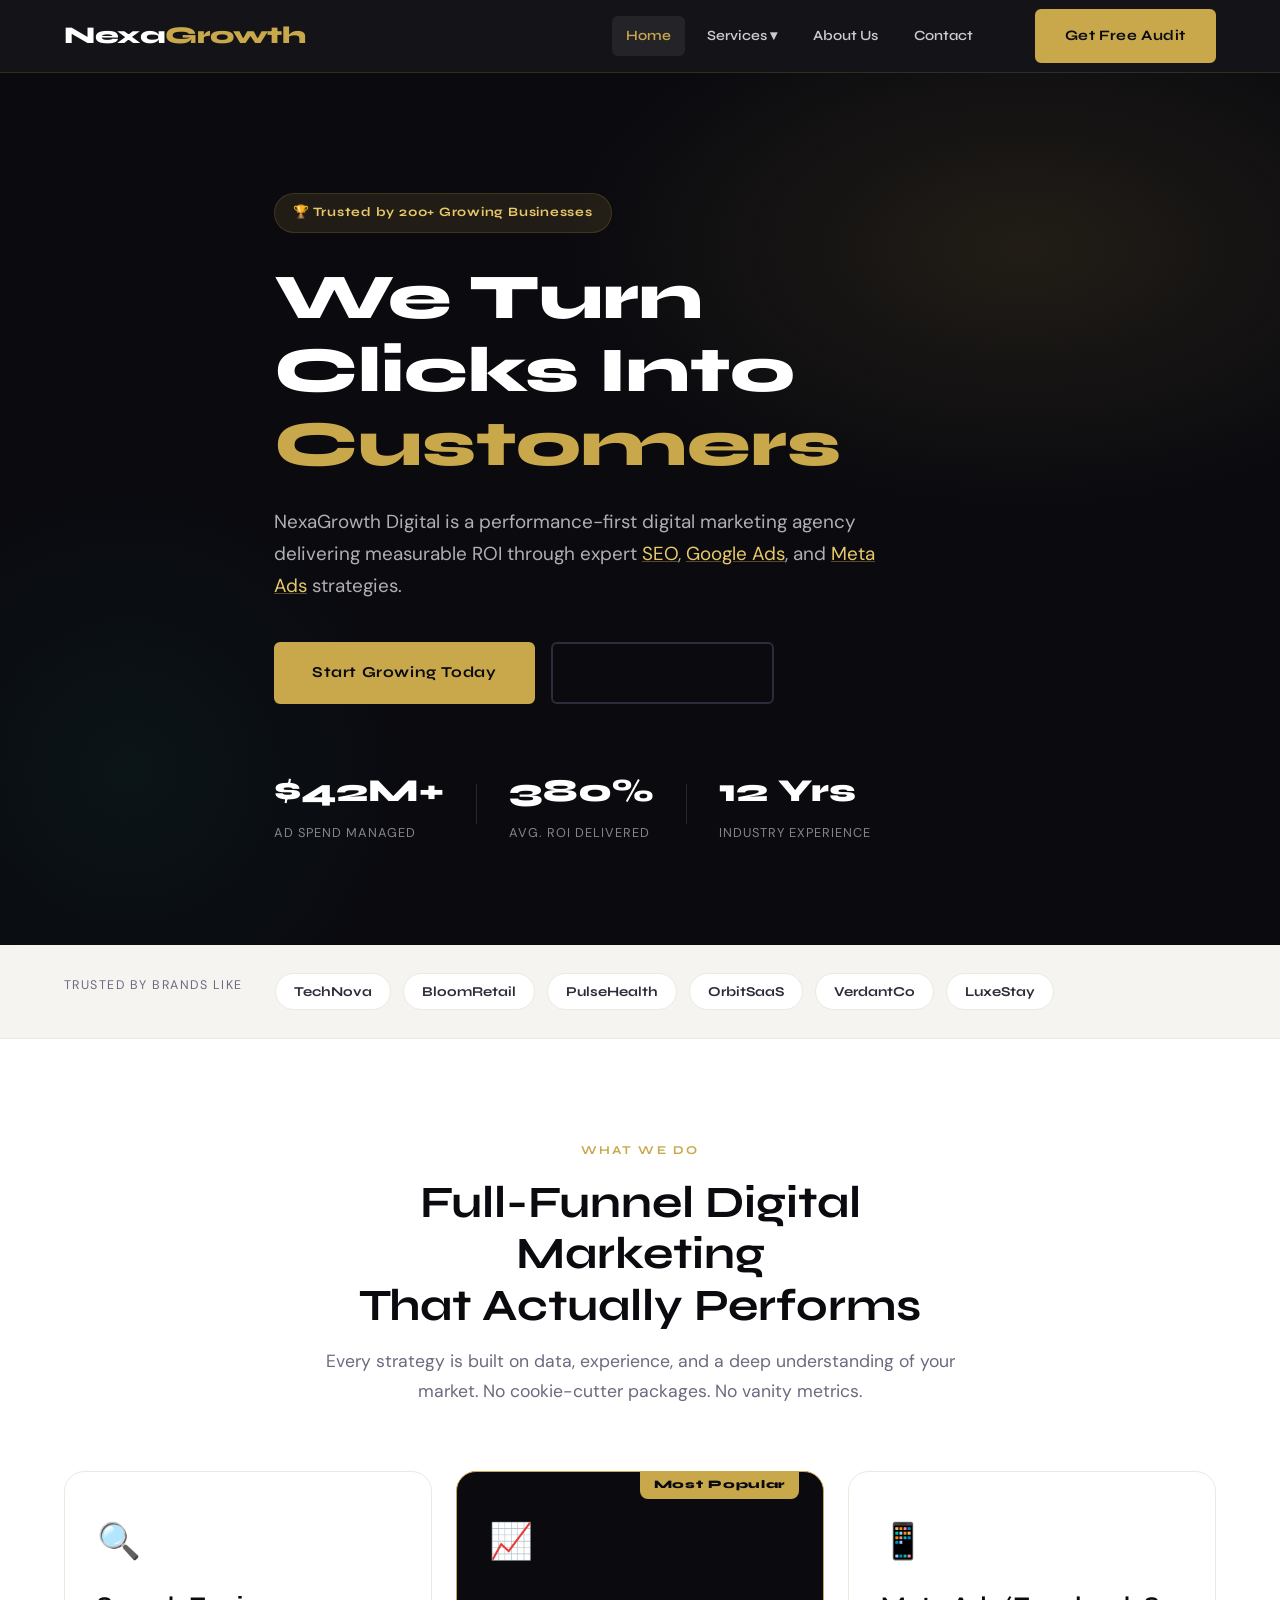
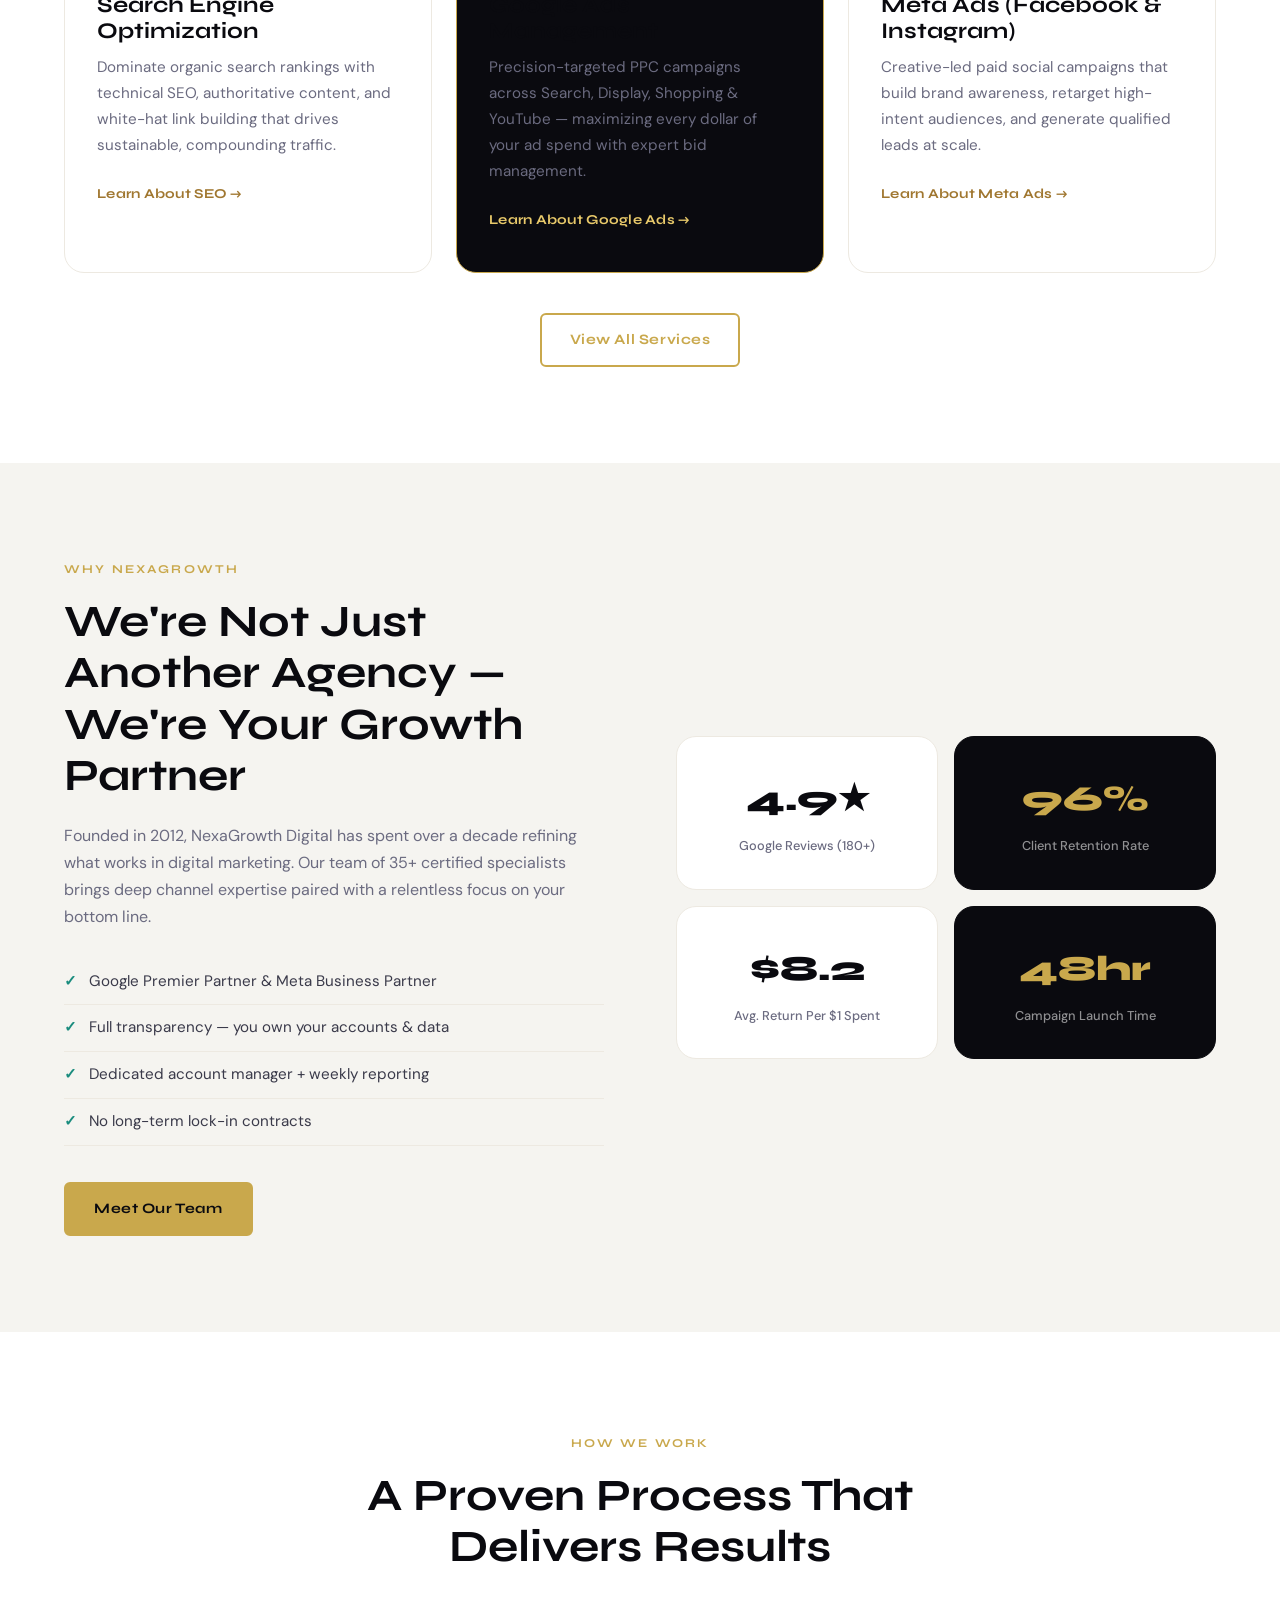
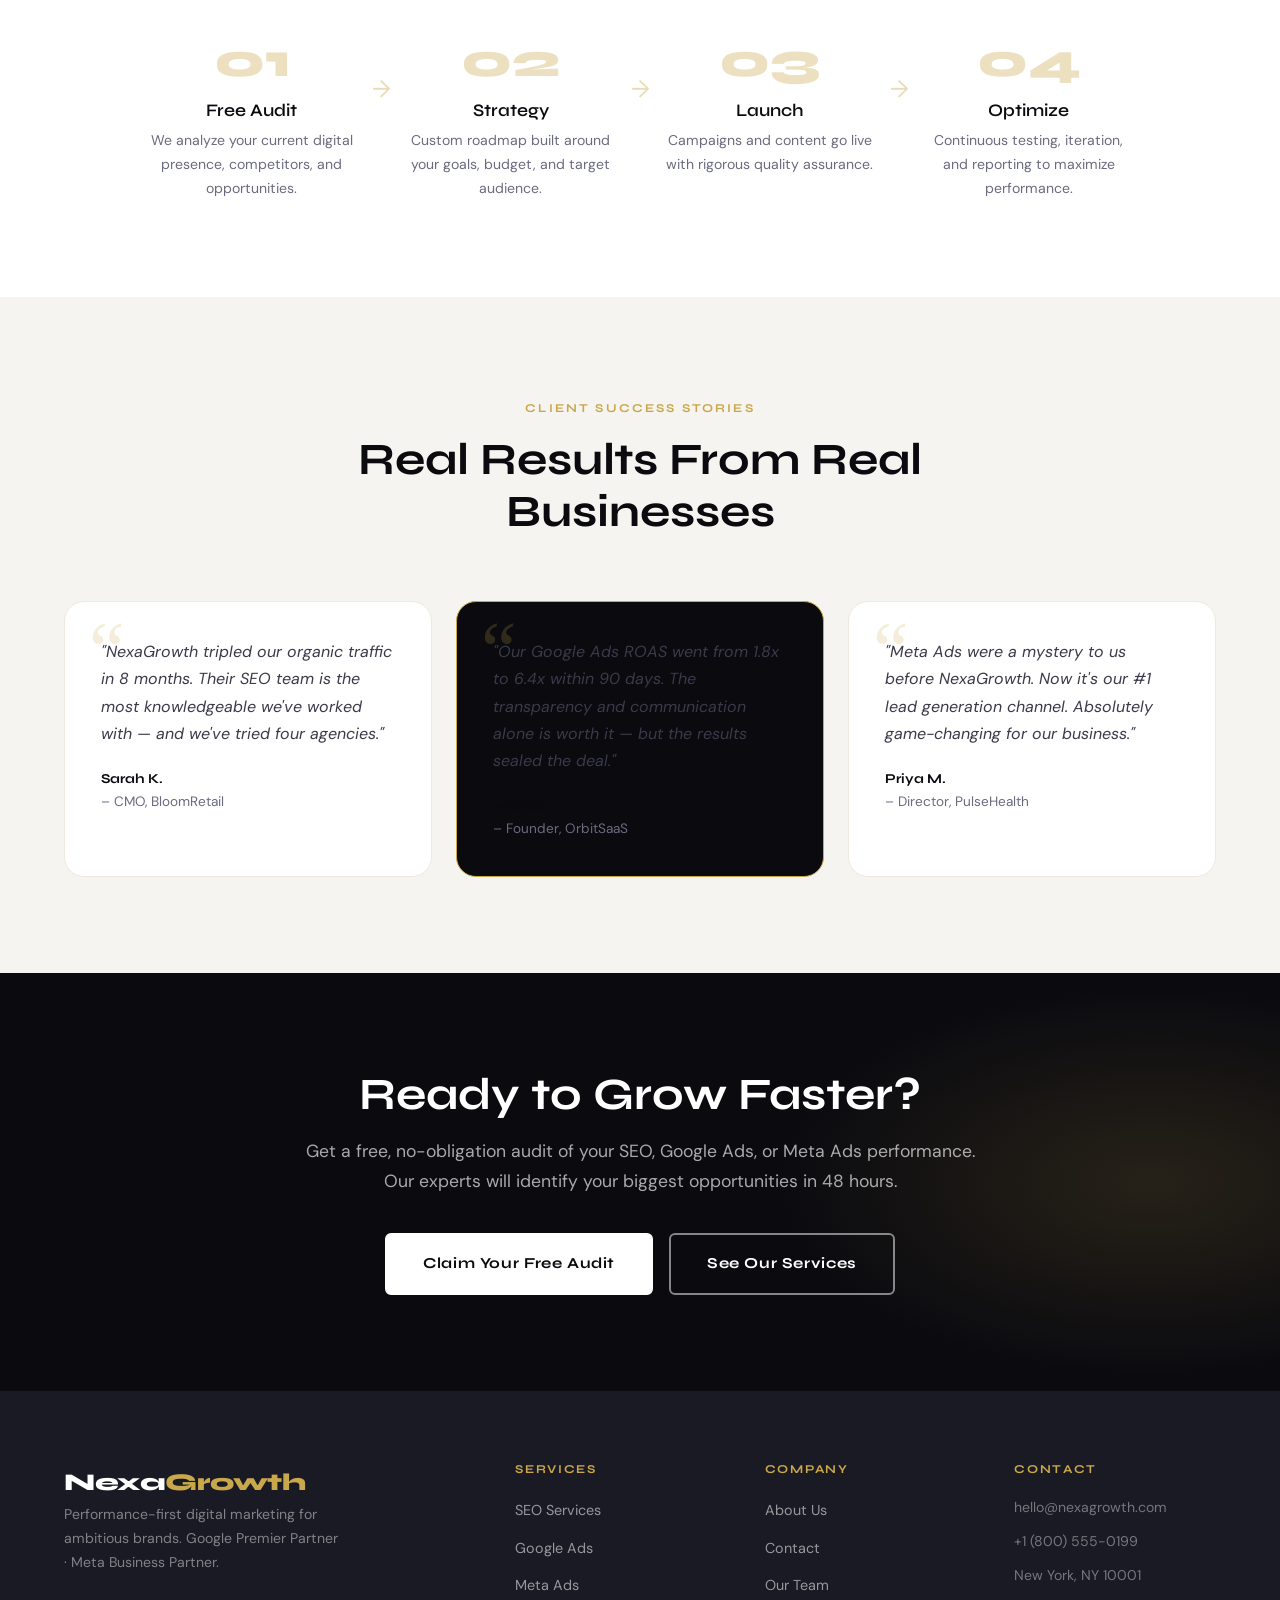
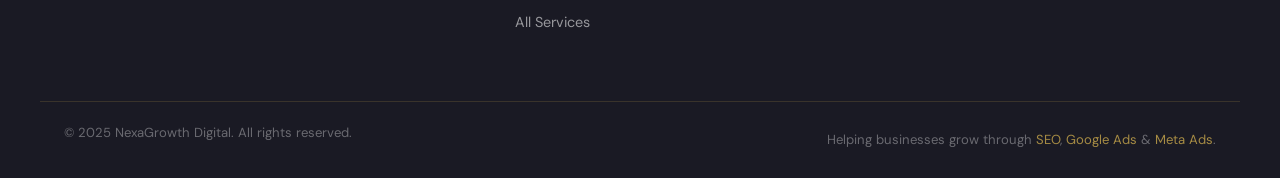
==== index.html @ f8ab204b "Add files via upload" ====
<!DOCTYPE html>
<html lang="en">
<head>
  <meta charset="UTF-8" />
  <meta name="viewport" content="width=device-width, initial-scale=1.0" />
  <meta name="description" content="NexaGrowth Digital – Award-winning digital marketing agency specializing in SEO, Google Ads, and Meta Ads. Proven results. Transparent strategies. Real growth." />
  <meta name="keywords" content="digital marketing agency, SEO services, Google Ads management, Meta Ads, PPC agency" />
  <title>NexaGrowth Digital | Expert Digital Marketing Agency</title>
  <link rel="preconnect" href="https://fonts.googleapis.com" />
  <link href="https://fonts.googleapis.com/css2?family=Syne:wght@400;600;700;800&family=DM+Sans:ital,wght@0,300;0,400;0,500;1,300&display=swap" rel="stylesheet" />
  <link rel="stylesheet" href="style.css" />
</head>
<body class="page-home">

  <!-- NAV -->
  <header class="site-header">
    <nav class="nav container">
      <a href="index.html" class="nav-logo">Nexa<span>Growth</span></a>
      <ul class="nav-links">
        <li><a href="index.html" class="active">Home</a></li>
        <li class="has-dropdown">
          <a href="services.html">Services ▾</a>
          <ul class="dropdown">
            <li><a href="seo.html">SEO</a></li>
            <li><a href="google-ads.html">Google Ads</a></li>
            <li><a href="meta-ads.html">Meta Ads</a></li>
          </ul>
        </li>
        <li><a href="about.html">About Us</a></li>
        <li><a href="contact.html">Contact</a></li>
      </ul>
      <a href="contact.html" class="btn btn-primary nav-cta">Get Free Audit</a>
      <button class="nav-toggle" aria-label="Menu">&#9776;</button>
    </nav>
  </header>

  <!-- HERO -->
  <section class="hero">
    <div class="hero-bg"></div>
    <div class="container hero-inner">
      <div class="hero-badge">🏆 Trusted by 200+ Growing Businesses</div>
      <h1 class="hero-title">We Turn Clicks Into <em>Customers</em></h1>
      <p class="hero-sub">NexaGrowth Digital is a performance-first digital marketing agency delivering measurable ROI through expert <a href="seo.html">SEO</a>, <a href="google-ads.html">Google Ads</a>, and <a href="meta-ads.html">Meta Ads</a> strategies.</p>
      <div class="hero-actions">
        <a href="contact.html" class="btn btn-primary btn-lg">Start Growing Today</a>
        <a href="services.html" class="btn btn-ghost btn-lg">Explore Services</a>
      </div>
      <div class="hero-stats">
        <div class="stat"><strong>$42M+</strong><span>Ad Spend Managed</span></div>
        <div class="stat-div"></div>
        <div class="stat"><strong>380%</strong><span>Avg. ROI Delivered</span></div>
        <div class="stat-div"></div>
        <div class="stat"><strong>12 Yrs</strong><span>Industry Experience</span></div>
      </div>
    </div>
  </section>

  <!-- TRUST LOGOS -->
  <section class="trust-bar">
    <div class="container">
      <p class="trust-label">Trusted by brands like</p>
      <div class="trust-logos">
        <span class="logo-pill">TechNova</span>
        <span class="logo-pill">BloomRetail</span>
        <span class="logo-pill">PulseHealth</span>
        <span class="logo-pill">OrbitSaaS</span>
        <span class="logo-pill">VerdantCo</span>
        <span class="logo-pill">LuxeStay</span>
      </div>
    </div>
  </section>

  <!-- SERVICES OVERVIEW -->
  <section class="section services-overview">
    <div class="container">
      <div class="section-header">
        <span class="eyebrow">What We Do</span>
        <h2>Full-Funnel Digital Marketing <br/>That Actually Performs</h2>
        <p>Every strategy is built on data, experience, and a deep understanding of your market. No cookie-cutter packages. No vanity metrics.</p>
      </div>
      <div class="services-grid">
        <article class="service-card">
          <div class="service-icon">🔍</div>
          <h3><a href="seo.html">Search Engine Optimization</a></h3>
          <p>Dominate organic search rankings with technical SEO, authoritative content, and white-hat link building that drives sustainable, compounding traffic.</p>
          <a href="seo.html" class="card-link">Learn About SEO →</a>
        </article>
        <article class="service-card service-card--featured">
          <div class="service-badge">Most Popular</div>
          <div class="service-icon">📈</div>
          <h3><a href="google-ads.html">Google Ads Management</a></h3>
          <p>Precision-targeted PPC campaigns across Search, Display, Shopping & YouTube — maximizing every dollar of your ad spend with expert bid management.</p>
          <a href="google-ads.html" class="card-link">Learn About Google Ads →</a>
        </article>
        <article class="service-card">
          <div class="service-icon">📱</div>
          <h3><a href="meta-ads.html">Meta Ads (Facebook & Instagram)</a></h3>
          <p>Creative-led paid social campaigns that build brand awareness, retarget high-intent audiences, and generate qualified leads at scale.</p>
          <a href="meta-ads.html" class="card-link">Learn About Meta Ads →</a>
        </article>
      </div>
      <div class="services-cta">
        <a href="services.html" class="btn btn-outline">View All Services</a>
      </div>
    </div>
  </section>

  <!-- WHY US -->
  <section class="section why-us">
    <div class="container why-inner">
      <div class="why-content">
        <span class="eyebrow">Why NexaGrowth</span>
        <h2>We're Not Just Another Agency — We're Your Growth Partner</h2>
        <p>Founded in 2012, NexaGrowth Digital has spent over a decade refining what works in digital marketing. Our team of 35+ certified specialists brings deep channel expertise paired with a relentless focus on your bottom line.</p>
        <ul class="why-list">
          <li><span class="check">✓</span> Google Premier Partner & Meta Business Partner</li>
          <li><span class="check">✓</span> Full transparency — you own your accounts & data</li>
          <li><span class="check">✓</span> Dedicated account manager + weekly reporting</li>
          <li><span class="check">✓</span> No long-term lock-in contracts</li>
        </ul>
        <a href="about.html" class="btn btn-primary">Meet Our Team</a>
      </div>
      <div class="why-visual">
        <div class="metric-card">
          <div class="metric-num">4.9★</div>
          <div class="metric-label">Google Reviews (180+)</div>
        </div>
        <div class="metric-card metric-card--accent">
          <div class="metric-num">96%</div>
          <div class="metric-label">Client Retention Rate</div>
        </div>
        <div class="metric-card">
          <div class="metric-num">$8.2</div>
          <div class="metric-label">Avg. Return Per $1 Spent</div>
        </div>
        <div class="metric-card metric-card--accent">
          <div class="metric-num">48hr</div>
          <div class="metric-label">Campaign Launch Time</div>
        </div>
      </div>
    </div>
  </section>

  <!-- PROCESS -->
  <section class="section process-section">
    <div class="container">
      <div class="section-header">
        <span class="eyebrow">How We Work</span>
        <h2>A Proven Process That Delivers Results</h2>
      </div>
      <div class="process-steps">
        <div class="step"><div class="step-num">01</div><h4>Free Audit</h4><p>We analyze your current digital presence, competitors, and opportunities.</p></div>
        <div class="step-arrow">→</div>
        <div class="step"><div class="step-num">02</div><h4>Strategy</h4><p>Custom roadmap built around your goals, budget, and target audience.</p></div>
        <div class="step-arrow">→</div>
        <div class="step"><div class="step-num">03</div><h4>Launch</h4><p>Campaigns and content go live with rigorous quality assurance.</p></div>
        <div class="step-arrow">→</div>
        <div class="step"><div class="step-num">04</div><h4>Optimize</h4><p>Continuous testing, iteration, and reporting to maximize performance.</p></div>
      </div>
    </div>
  </section>

  <!-- TESTIMONIALS -->
  <section class="section testimonials">
    <div class="container">
      <div class="section-header">
        <span class="eyebrow">Client Success Stories</span>
        <h2>Real Results From Real Businesses</h2>
      </div>
      <div class="testimonials-grid">
        <blockquote class="testimonial">
          <p>"NexaGrowth tripled our organic traffic in 8 months. Their SEO team is the most knowledgeable we've worked with — and we've tried four agencies."</p>
          <footer><strong>Sarah K.</strong> – CMO, BloomRetail</footer>
        </blockquote>
        <blockquote class="testimonial testimonial--featured">
          <p>"Our Google Ads ROAS went from 1.8x to 6.4x within 90 days. The transparency and communication alone is worth it — but the results sealed the deal."</p>
          <footer><strong>Marcus T.</strong> – Founder, OrbitSaaS</footer>
        </blockquote>
        <blockquote class="testimonial">
          <p>"Meta Ads were a mystery to us before NexaGrowth. Now it's our #1 lead generation channel. Absolutely game-changing for our business."</p>
          <footer><strong>Priya M.</strong> – Director, PulseHealth</footer>
        </blockquote>
      </div>
    </div>
  </section>

  <!-- CTA BANNER -->
  <section class="cta-banner">
    <div class="container cta-inner">
      <h2>Ready to Grow Faster?</h2>
      <p>Get a free, no-obligation audit of your SEO, Google Ads, or Meta Ads performance. Our experts will identify your biggest opportunities in 48 hours.</p>
      <div class="cta-actions">
        <a href="contact.html" class="btn btn-white btn-lg">Claim Your Free Audit</a>
        <a href="services.html" class="btn btn-ghost-white btn-lg">See Our Services</a>
      </div>
    </div>
  </section>

  <!-- FOOTER -->
  <footer class="site-footer">
    <div class="container footer-grid">
      <div class="footer-brand">
        <a href="index.html" class="nav-logo">Nexa<span>Growth</span></a>
        <p>Performance-first digital marketing for ambitious brands. Google Premier Partner · Meta Business Partner.</p>
      </div>
      <div class="footer-col">
        <h5>Services</h5>
        <ul>
          <li><a href="seo.html">SEO Services</a></li>
          <li><a href="google-ads.html">Google Ads</a></li>
          <li><a href="meta-ads.html">Meta Ads</a></li>
          <li><a href="services.html">All Services</a></li>
        </ul>
      </div>
      <div class="footer-col">
        <h5>Company</h5>
        <ul>
          <li><a href="about.html">About Us</a></li>
          <li><a href="contact.html">Contact</a></li>
          <li><a href="about.html#team">Our Team</a></li>
        </ul>
      </div>
      <div class="footer-col">
        <h5>Contact</h5>
        <ul>
          <li>hello@nexagrowth.com</li>
          <li>+1 (800) 555-0199</li>
          <li>New York, NY 10001</li>
        </ul>
      </div>
    </div>
    <div class="footer-bottom">
      <div class="container">
        <p>© 2025 NexaGrowth Digital. All rights reserved.</p>
        <p>Helping businesses grow through <a href="seo.html">SEO</a>, <a href="google-ads.html">Google Ads</a> & <a href="meta-ads.html">Meta Ads</a>.</p>
      </div>
    </div>
  </footer>

  <script src="nav.js"></script>
</body>
</html>
---- style.css ----
/* =============================================
   NEXAGROWTH DIGITAL — MAIN STYLESHEET
   Aesthetic: Editorial Luxury / Dark & Gold
   Fonts: Syne (display) + DM Sans (body)
   ============================================= */

/* ── RESET & ROOT ── */
*, *::before, *::after { box-sizing: border-box; margin: 0; padding: 0; }

:root {
  --ink:     #0a0a0f;
  --ink-2:   #1a1a24;
  --ink-3:   #2c2c3a;
  --mist:    #f5f4f0;
  --mist-2:  #ede9e1;
  --gold:    #c9a84c;
  --gold-lt: #e8c96a;
  --gold-dk: #a07730;
  --teal:    #1a8c7e;
  --white:   #ffffff;
  --text:    #3a3a4a;
  --text-lt: #6b6b80;
  --border:  rgba(201,168,76,0.18);

  --radius:   12px;
  --radius-lg:20px;
  --shadow:   0 4px 24px rgba(10,10,15,0.09);
  --shadow-lg:0 12px 48px rgba(10,10,15,0.14);

  --font-display: 'Syne', sans-serif;
  --font-body:    'DM Sans', sans-serif;
}

html { scroll-behavior: smooth; }

body {
  font-family: var(--font-body);
  font-size: 1rem;
  line-height: 1.7;
  color: var(--text);
  background: var(--white);
  overflow-x: hidden;
}

a { color: inherit; text-decoration: none; }
img { max-width: 100%; display: block; }
ul { list-style: none; }

/* ── UTILITIES ── */
.container { max-width: 1200px; margin: 0 auto; padding: 0 24px; }
.section    { padding: 96px 0; }

.eyebrow {
  display: inline-block;
  font-family: var(--font-display);
  font-size: 0.75rem;
  font-weight: 700;
  letter-spacing: 0.18em;
  text-transform: uppercase;
  color: var(--gold);
  margin-bottom: 16px;
}

.section-header {
  text-align: center;
  max-width: 680px;
  margin: 0 auto 64px;
}
.section-header h2 { margin-bottom: 16px; }
.section-header p   { color: var(--text-lt); font-size: 1.1rem; }

/* ── TYPOGRAPHY ── */
h1, h2, h3, h4, h5 {
  font-family: var(--font-display);
  line-height: 1.15;
  color: var(--ink);
}
h1 { font-size: clamp(2.4rem, 5vw, 4rem); font-weight: 800; }
h2 { font-size: clamp(1.8rem, 3.5vw, 2.8rem); font-weight: 700; }
h3 { font-size: 1.4rem; font-weight: 700; }
h4 { font-size: 1.1rem; font-weight: 600; }
h5 { font-size: 0.95rem; font-weight: 700; letter-spacing: 0.06em; text-transform: uppercase; }

p { margin-bottom: 1em; }
p:last-child { margin-bottom: 0; }

/* ── BUTTONS ── */
.btn {
  display: inline-flex; align-items: center; gap: 8px;
  font-family: var(--font-display);
  font-weight: 700;
  font-size: 0.9rem;
  letter-spacing: 0.04em;
  padding: 13px 28px;
  border-radius: 6px;
  border: 2px solid transparent;
  cursor: pointer;
  transition: all 0.2s ease;
  white-space: nowrap;
}
.btn-primary {
  background: var(--gold);
  color: var(--ink);
  border-color: var(--gold);
}
.btn-primary:hover { background: var(--gold-lt); border-color: var(--gold-lt); transform: translateY(-2px); box-shadow: 0 8px 24px rgba(201,168,76,0.35); }

.btn-ghost {
  background: transparent;
  color: var(--ink);
  border-color: var(--ink-3);
}
.btn-ghost:hover { background: var(--ink); color: var(--white); }

.btn-outline {
  background: transparent;
  color: var(--gold);
  border-color: var(--gold);
}
.btn-outline:hover { background: var(--gold); color: var(--ink); }

.btn-white { background: var(--white); color: var(--ink); border-color: var(--white); }
.btn-white:hover { background: var(--mist); }

.btn-ghost-white { background: transparent; color: var(--white); border-color: rgba(255,255,255,0.5); }
.btn-ghost-white:hover { background: rgba(255,255,255,0.1); border-color: var(--white); }

.btn-lg { padding: 16px 36px; font-size: 0.95rem; }

/* ── NAVIGATION ── */
.site-header {
  position: sticky; top: 0; z-index: 1000;
  background: rgba(10,10,15,0.96);
  backdrop-filter: blur(12px);
  border-bottom: 1px solid var(--border);
}

.nav {
  display: flex;
  align-items: center;
  gap: 40px;
  height: 72px;
}

.nav-logo {
  font-family: var(--font-display);
  font-size: 1.5rem;
  font-weight: 800;
  color: var(--white);
  letter-spacing: -0.02em;
  flex-shrink: 0;
}
.nav-logo span { color: var(--gold); }

.nav-links {
  display: flex;
  align-items: center;
  gap: 8px;
  margin-left: auto;
}

.nav-links > li { position: relative; }

.nav-links a {
  color: rgba(255,255,255,0.78);
  font-family: var(--font-display);
  font-size: 0.88rem;
  font-weight: 600;
  padding: 8px 14px;
  border-radius: 6px;
  transition: all 0.2s;
  display: block;
}
.nav-links a:hover, .nav-links a.active {
  color: var(--white);
  background: rgba(255,255,255,0.07);
}
.nav-links a.active { color: var(--gold); }

/* Dropdown */
.has-dropdown { position: relative; }
.dropdown {
  position: absolute;
  top: calc(100% + 10px);
  left: 0;
  background: var(--ink-2);
  border: 1px solid var(--border);
  border-radius: var(--radius);
  padding: 8px;
  min-width: 180px;
  opacity: 0;
  visibility: hidden;
  transform: translateY(-8px);
  transition: all 0.2s ease;
  box-shadow: var(--shadow-lg);
}
.has-dropdown:hover .dropdown {
  opacity: 1; visibility: visible; transform: translateY(0);
}
.dropdown li a {
  border-radius: 6px;
  padding: 10px 14px;
  font-size: 0.85rem;
}
.dropdown li a:hover { background: rgba(201,168,76,0.12); color: var(--gold); }

.nav-cta { margin-left: 8px; }

.nav-toggle { display: none; background: none; border: none; color: var(--white); font-size: 1.5rem; cursor: pointer; }

/* ── HERO ── */
.hero {
  position: relative;
  background: var(--ink);
  padding: 120px 0 100px;
  overflow: hidden;
}

.hero-bg {
  position: absolute; inset: 0;
  background:
    radial-gradient(ellipse 60% 50% at 80% 20%, rgba(201,168,76,0.12) 0%, transparent 60%),
    radial-gradient(ellipse 40% 60% at 10% 80%, rgba(26,140,126,0.08) 0%, transparent 55%);
}

.hero-inner {
  position: relative;
  max-width: 780px;
  animation: fadeUp 0.8s ease both;
}

@keyframes fadeUp {
  from { opacity: 0; transform: translateY(28px); }
  to   { opacity: 1; transform: translateY(0); }
}

.hero-badge {
  display: inline-block;
  background: rgba(201,168,76,0.12);
  border: 1px solid var(--border);
  color: var(--gold-lt);
  font-family: var(--font-display);
  font-size: 0.8rem;
  font-weight: 700;
  letter-spacing: 0.06em;
  padding: 8px 18px;
  border-radius: 100px;
  margin-bottom: 28px;
}

.hero-title {
  color: var(--white);
  margin-bottom: 24px;
}
.hero-title em {
  font-style: normal;
  color: var(--gold);
  position: relative;
}

.hero-sub {
  color: rgba(255,255,255,0.68);
  font-size: 1.18rem;
  max-width: 620px;
  margin-bottom: 40px;
}
.hero-sub a { color: var(--gold-lt); text-decoration: underline; text-decoration-color: rgba(201,168,76,0.4); }
.hero-sub a:hover { color: var(--gold); }

.hero-actions { display: flex; gap: 16px; flex-wrap: wrap; margin-bottom: 60px; }

.hero-stats { display: flex; align-items: center; gap: 32px; flex-wrap: wrap; }
.stat strong { display: block; font-family: var(--font-display); font-size: 2rem; font-weight: 800; color: var(--white); }
.stat span   { font-size: 0.8rem; color: rgba(255,255,255,0.5); text-transform: uppercase; letter-spacing: 0.08em; }
.stat-div    { width: 1px; height: 40px; background: rgba(255,255,255,0.12); }

/* ── TRUST BAR ── */
.trust-bar {
  background: var(--mist);
  border-bottom: 1px solid var(--mist-2);
  padding: 28px 0;
}
.trust-bar .container { display: flex; align-items: center; gap: 32px; flex-wrap: wrap; }
.trust-label { font-size: 0.78rem; letter-spacing: 0.12em; text-transform: uppercase; color: var(--text-lt); white-space: nowrap; }
.trust-logos { display: flex; flex-wrap: wrap; gap: 12px; }
.logo-pill {
  font-family: var(--font-display);
  font-weight: 700;
  font-size: 0.85rem;
  padding: 6px 18px;
  border-radius: 100px;
  background: var(--white);
  border: 1px solid var(--mist-2);
  color: var(--ink-3);
}

/* ── SERVICES OVERVIEW ── */
.services-overview { background: var(--white); }

.services-grid {
  display: grid;
  grid-template-columns: repeat(3, 1fr);
  gap: 24px;
  margin-bottom: 40px;
}

.service-card {
  position: relative;
  padding: 40px 32px;
  border-radius: var(--radius-lg);
  border: 1.5px solid var(--mist-2);
  background: var(--white);
  transition: all 0.3s ease;
}
.service-card:hover {
  border-color: var(--gold);
  box-shadow: 0 8px 40px rgba(201,168,76,0.1);
  transform: translateY(-4px);
}

.service-card--featured {
  background: var(--ink);
  border-color: var(--gold);
}
.service-card--featured h3 a,
.service-card--featured p { color: rgba(255,255,255,0.85); }
.service-card--featured h3 a { color: var(--white); }
.service-card--featured .card-link { color: var(--gold-lt); }

.service-badge {
  position: absolute; top: -1px; right: 24px;
  background: var(--gold);
  color: var(--ink);
  font-family: var(--font-display);
  font-size: 0.72rem;
  font-weight: 800;
  letter-spacing: 0.06em;
  padding: 4px 14px;
  border-radius: 0 0 8px 8px;
}

.service-icon { font-size: 2.2rem; margin-bottom: 20px; }
.service-card h3 { margin-bottom: 12px; }
.service-card h3 a { color: var(--ink); transition: color 0.2s; }
.service-card h3 a:hover { color: var(--gold-dk); }
.service-card p { font-size: 0.95rem; color: var(--text-lt); margin-bottom: 20px; }

.card-link {
  font-family: var(--font-display);
  font-weight: 700;
  font-size: 0.85rem;
  color: var(--gold-dk);
  letter-spacing: 0.02em;
  transition: gap 0.2s;
}
.card-link:hover { color: var(--gold); }

.services-cta { text-align: center; }

/* ── WHY US ── */
.why-us { background: var(--mist); }
.why-inner {
  display: grid;
  grid-template-columns: 1fr 1fr;
  gap: 72px;
  align-items: center;
}

.why-content .eyebrow { display: block; }
.why-content h2 { margin-bottom: 20px; }
.why-content > p { color: var(--text-lt); margin-bottom: 28px; }

.why-list { margin-bottom: 36px; }
.why-list li {
  display: flex; align-items: baseline; gap: 12px;
  font-size: 0.95rem;
  padding: 10px 0;
  border-bottom: 1px solid var(--mist-2);
}
.check { color: var(--teal); font-weight: 700; }

.why-visual {
  display: grid;
  grid-template-columns: 1fr 1fr;
  gap: 16px;
}
.metric-card {
  background: var(--white);
  border-radius: var(--radius-lg);
  padding: 32px 24px;
  border: 1.5px solid var(--mist-2);
  text-align: center;
  transition: transform 0.2s;
}
.metric-card:hover { transform: translateY(-4px); }
.metric-card--accent { background: var(--ink); border-color: var(--ink); }
.metric-card--accent .metric-num { color: var(--gold); }
.metric-card--accent .metric-label { color: rgba(255,255,255,0.55); }

.metric-num {
  font-family: var(--font-display);
  font-size: 2.2rem;
  font-weight: 800;
  color: var(--ink);
  margin-bottom: 6px;
}
.metric-label { font-size: 0.8rem; color: var(--text-lt); font-weight: 500; }

/* ── PROCESS ── */
.process-section { background: var(--white); }
.process-steps {
  display: flex;
  align-items: flex-start;
  gap: 0;
  justify-content: center;
  flex-wrap: wrap;
}
.step {
  flex: 1;
  min-width: 180px;
  max-width: 240px;
  text-align: center;
  padding: 0 16px;
}
.step-num {
  font-family: var(--font-display);
  font-size: 3rem;
  font-weight: 800;
  color: var(--gold);
  opacity: 0.35;
  line-height: 1;
  margin-bottom: 16px;
}
.step h4 { margin-bottom: 8px; }
.step p { font-size: 0.88rem; color: var(--text-lt); }

.step-arrow {
  color: var(--gold);
  font-size: 1.5rem;
  margin-top: 32px;
  opacity: 0.4;
}

/* ── TESTIMONIALS ── */
.testimonials { background: var(--mist); }
.testimonials-grid {
  display: grid;
  grid-template-columns: repeat(3, 1fr);
  gap: 24px;
}
.testimonial {
  background: var(--white);
  padding: 36px;
  border-radius: var(--radius-lg);
  border: 1.5px solid var(--mist-2);
  position: relative;
}
.testimonial::before {
  content: '\201C';
  font-family: Georgia, serif;
  font-size: 5rem;
  color: var(--gold);
  opacity: 0.2;
  position: absolute;
  top: 8px; left: 24px;
  line-height: 1;
}
.testimonial--featured {
  background: var(--ink);
  border-color: var(--gold);
}
.testimonial--featured p { color: rgba(255,255,255,0.82); }
.testimonial--featured footer strong { color: var(--gold-lt); }
.testimonial--featured footer { color: rgba(255,255,255,0.45); }

.testimonial p { font-style: italic; color: var(--text); margin-bottom: 20px; position: relative; z-index: 1; }
.testimonial footer { font-size: 0.85rem; color: var(--text-lt); }
.testimonial footer strong { display: block; color: var(--ink); font-family: var(--font-display); }

/* ── CTA BANNER ── */
.cta-banner {
  background: var(--ink);
  background-image:
    radial-gradient(ellipse 50% 80% at 90% 50%, rgba(201,168,76,0.15) 0%, transparent 60%);
  padding: 96px 0;
}
.cta-inner { text-align: center; max-width: 720px; margin: 0 auto; }
.cta-inner h2 { color: var(--white); margin-bottom: 16px; }
.cta-inner p  { color: rgba(255,255,255,0.65); font-size: 1.1rem; margin-bottom: 36px; }
.cta-actions  { display: flex; gap: 16px; justify-content: center; flex-wrap: wrap; }

/* ── FOOTER ── */
.site-footer {
  background: var(--ink-2);
  padding: 72px 0 0;
}
.footer-grid {
  display: grid;
  grid-template-columns: 2fr 1fr 1fr 1fr;
  gap: 48px;
  padding-bottom: 56px;
  border-bottom: 1px solid var(--border);
}

.footer-brand .nav-logo { margin-bottom: 16px; }
.footer-brand p { font-size: 0.88rem; color: rgba(255,255,255,0.45); max-width: 280px; }

.footer-col h5 { color: var(--gold); margin-bottom: 20px; font-size: 0.75rem; letter-spacing: 0.14em; }
.footer-col ul li { margin-bottom: 10px; }
.footer-col ul li a { color: rgba(255,255,255,0.55); font-size: 0.9rem; transition: color 0.2s; }
.footer-col ul li a:hover { color: var(--gold-lt); }
.footer-col ul li:not(:has(a)) { color: rgba(255,255,255,0.4); font-size: 0.88rem; }

.footer-bottom {
  padding: 20px 0;
}
.footer-bottom .container {
  display: flex; justify-content: space-between; align-items: center; flex-wrap: wrap; gap: 8px;
}
.footer-bottom p { color: rgba(255,255,255,0.35); font-size: 0.82rem; }
.footer-bottom a { color: var(--gold); opacity: 0.8; }
.footer-bottom a:hover { opacity: 1; }

/* ── PAGE HERO (inner pages) ── */
.page-hero {
  background: var(--ink);
  background-image: radial-gradient(ellipse 60% 60% at 70% 30%, rgba(201,168,76,0.11) 0%, transparent 60%);
  padding: 80px 0 72px;
}
.page-hero-inner { max-width: 760px; }
.page-hero .eyebrow { display: block; margin-bottom: 12px; }
.page-hero h1 { color: var(--white); margin-bottom: 18px; }
.page-hero p  { color: rgba(255,255,255,0.65); font-size: 1.1rem; margin-bottom: 28px; }
.page-hero .breadcrumb { display: flex; gap: 8px; font-size: 0.8rem; color: rgba(255,255,255,0.35); }
.page-hero .breadcrumb a { color: var(--gold); opacity: 0.8; }
.page-hero .breadcrumb a:hover { opacity: 1; }

/* ── ABOUT PAGE ── */
.about-intro { background: var(--white); }
.about-grid  { display: grid; grid-template-columns: 1fr 1fr; gap: 72px; align-items: center; }
.about-text  h2 { margin-bottom: 16px; }
.about-text  p  { color: var(--text-lt); margin-bottom: 16px; }

.values-section { background: var(--mist); }
.values-grid {
  display: grid;
  grid-template-columns: repeat(4, 1fr);
  gap: 20px;
}
.value-card {
  background: var(--white);
  border-radius: var(--radius-lg);
  padding: 32px 24px;
  border: 1.5px solid var(--mist-2);
  text-align: center;
}
.value-icon { font-size: 2rem; margin-bottom: 12px; }
.value-card h4 { margin-bottom: 8px; }
.value-card p { font-size: 0.88rem; color: var(--text-lt); }

.team-section { background: var(--white); }
.team-grid {
  display: grid;
  grid-template-columns: repeat(3, 1fr);
  gap: 28px;
}
.team-card {
  border-radius: var(--radius-lg);
  border: 1.5px solid var(--mist-2);
  overflow: hidden;
  transition: transform 0.2s, box-shadow 0.2s;
}
.team-card:hover { transform: translateY(-4px); box-shadow: var(--shadow); }
.team-avatar {
  height: 220px;
  background: linear-gradient(135deg, var(--ink-3) 0%, var(--ink) 100%);
  display: flex; align-items: center; justify-content: center;
  font-size: 4rem;
}
.team-info { padding: 24px; }
.team-info h4 { margin-bottom: 4px; }
.team-info .role { color: var(--gold-dk); font-size: 0.82rem; font-weight: 700; text-transform: uppercase; letter-spacing: 0.08em; margin-bottom: 8px; }
.team-info p { font-size: 0.88rem; color: var(--text-lt); }

.certs-section { background: var(--ink); padding: 64px 0; }
.certs-section .section-header h2 { color: var(--white); }
.certs-section .section-header p { color: rgba(255,255,255,0.55); }
.certs-grid {
  display: flex; justify-content: center; flex-wrap: wrap; gap: 20px;
}
.cert-pill {
  background: rgba(255,255,255,0.06);
  border: 1px solid var(--border);
  border-radius: 100px;
  padding: 14px 28px;
  color: var(--gold-lt);
  font-family: var(--font-display);
  font-weight: 700;
  font-size: 0.88rem;
}

/* ── CONTACT PAGE ── */
.contact-section { background: var(--mist); }
.contact-grid { display: grid; grid-template-columns: 1fr 1.4fr; gap: 64px; }

.contact-info h3 { margin-bottom: 16px; }
.contact-info p { color: var(--text-lt); margin-bottom: 28px; }
.contact-details { display: flex; flex-direction: column; gap: 16px; }
.contact-item { display: flex; gap: 16px; align-items: flex-start; }
.contact-item-icon { font-size: 1.3rem; }
.contact-item strong { display: block; font-family: var(--font-display); font-size: 0.82rem; text-transform: uppercase; letter-spacing: 0.08em; color: var(--text-lt); margin-bottom: 2px; }
.contact-item span  { font-size: 0.95rem; }

.contact-form-wrap {
  background: var(--white);
  border-radius: var(--radius-lg);
  padding: 48px 40px;
  border: 1.5px solid var(--mist-2);
}
.contact-form-wrap h3 { margin-bottom: 28px; }

.form-group { margin-bottom: 20px; }
.form-row { display: grid; grid-template-columns: 1fr 1fr; gap: 16px; }
.form-group label {
  display: block;
  font-family: var(--font-display);
  font-size: 0.8rem;
  font-weight: 700;
  letter-spacing: 0.06em;
  text-transform: uppercase;
  color: var(--text-lt);
  margin-bottom: 8px;
}
.form-group input,
.form-group select,
.form-group textarea {
  width: 100%;
  padding: 13px 16px;
  border: 1.5px solid var(--mist-2);
  border-radius: 8px;
  font-family: var(--font-body);
  font-size: 0.95rem;
  color: var(--ink);
  background: var(--white);
  transition: border-color 0.2s, box-shadow 0.2s;
  outline: none;
}
.form-group input:focus,
.form-group select:focus,
.form-group textarea:focus {
  border-color: var(--gold);
  box-shadow: 0 0 0 3px rgba(201,168,76,0.12);
}
.form-group textarea { min-height: 130px; resize: vertical; }

/* ── SERVICES PAGE ── */
.services-hero { }
.services-main { background: var(--white); }

.services-full-grid {
  display: grid;
  grid-template-columns: 1fr 1fr;
  gap: 28px;
  margin-bottom: 64px;
}
.service-full-card {
  padding: 44px 36px;
  border-radius: var(--radius-lg);
  border: 1.5px solid var(--mist-2);
  transition: all 0.3s;
}
.service-full-card:hover { border-color: var(--gold); box-shadow: 0 8px 40px rgba(201,168,76,0.1); transform: translateY(-3px); }
.service-full-card.featured-card { background: var(--ink); border-color: var(--gold); grid-column: span 2; display: grid; grid-template-columns: auto 1fr; gap: 36px; align-items: center; }
.service-full-card.featured-card h3 a,
.service-full-card.featured-card p { color: rgba(255,255,255,0.8); }
.service-full-card.featured-card h3 a { color: var(--white); }
.service-full-card.featured-card .card-link { color: var(--gold-lt); }
.service-full-card .service-icon { font-size: 2.6rem; margin-bottom: 20px; }
.service-full-card h3 { margin-bottom: 12px; }
.service-full-card p { color: var(--text-lt); font-size: 0.95rem; margin-bottom: 16px; }

.service-link-list { display: flex; flex-direction: column; gap: 8px; }
.service-link-list a { font-size: 0.88rem; color: var(--text-lt); padding: 4px 0; transition: color 0.2s; }
.service-link-list a::before { content: '→ '; }
.service-link-list a:hover { color: var(--gold-dk); }

/* ── SEO / Sub-service pages ── */
.service-detail { background: var(--white); }
.service-detail-grid { display: grid; grid-template-columns: 1fr 360px; gap: 56px; align-items: start; }

.service-detail-content h2 { margin-bottom: 16px; }
.service-detail-content p { color: var(--text-lt); margin-bottom: 16px; }
.service-detail-content h3 { margin: 32px 0 12px; }

.feature-list { list-style: none; margin-bottom: 20px; }
.feature-list li { padding: 10px 0; border-bottom: 1px solid var(--mist-2); display: flex; gap: 12px; font-size: 0.95rem; }
.feature-list li::before { content: '✦'; color: var(--gold); flex-shrink: 0; }

.sidebar-card {
  background: var(--mist);
  border-radius: var(--radius-lg);
  padding: 32px;
  border: 1.5px solid var(--mist-2);
  position: sticky;
  top: 96px;
}
.sidebar-card h4 { margin-bottom: 16px; }
.sidebar-card p { font-size: 0.88rem; color: var(--text-lt); margin-bottom: 20px; }
.sidebar-links { display: flex; flex-direction: column; gap: 8px; margin-bottom: 28px; }
.sidebar-links a {
  display: flex; justify-content: space-between; align-items: center;
  padding: 12px 16px;
  background: var(--white);
  border-radius: 8px;
  border: 1px solid var(--mist-2);
  font-size: 0.88rem;
  font-family: var(--font-display);
  font-weight: 600;
  transition: all 0.2s;
}
.sidebar-links a:hover { border-color: var(--gold); color: var(--gold-dk); }
.sidebar-links a.active-link { border-color: var(--gold); background: rgba(201,168,76,0.06); color: var(--gold-dk); }

.results-grid {
  display: grid;
  grid-template-columns: 1fr 1fr;
  gap: 16px;
  margin-top: 32px;
}
.result-card {
  background: var(--mist);
  border-radius: var(--radius);
  padding: 24px 20px;
  text-align: center;
  border: 1.5px solid var(--mist-2);
}
.result-card strong { display: block; font-family: var(--font-display); font-size: 1.8rem; font-weight: 800; color: var(--ink); margin-bottom: 4px; }
.result-card span { font-size: 0.8rem; color: var(--text-lt); }

/* ── RESPONSIVE ── */
@media (max-width: 1024px) {
  .services-grid,
  .testimonials-grid { grid-template-columns: 1fr 1fr; }
  .service-full-card.featured-card { grid-column: span 1; display: block; }
  .services-full-grid { grid-template-columns: 1fr; }
  .values-grid { grid-template-columns: 1fr 1fr; }
  .footer-grid { grid-template-columns: 1fr 1fr; }
  .why-inner,
  .about-grid,
  .contact-grid { grid-template-columns: 1fr; gap: 40px; }
  .service-detail-grid { grid-template-columns: 1fr; }
  .sidebar-card { position: static; }
}

@media (max-width: 768px) {
  .section { padding: 64px 0; }
  .services-grid,
  .testimonials-grid,
  .team-grid,
  .values-grid,
  .results-grid { grid-template-columns: 1fr; }
  .nav-links, .nav-cta { display: none; }
  .nav-toggle { display: block; }
  .nav-links.open {
    display: flex;
    flex-direction: column;
    position: fixed;
    top: 72px; left: 0; right: 0;
    background: var(--ink-2);
    padding: 24px;
    gap: 4px;
    border-bottom: 1px solid var(--border);
  }
  .hero { padding: 72px 0 64px; }
  .hero-stats { gap: 20px; }
  .process-steps { flex-direction: column; align-items: center; }
  .step-arrow { transform: rotate(90deg); }
  .footer-grid { grid-template-columns: 1fr; gap: 32px; }
  .footer-bottom .container { flex-direction: column; text-align: center; }
  .form-row { grid-template-columns: 1fr; }
  .contact-form-wrap { padding: 32px 24px; }
}
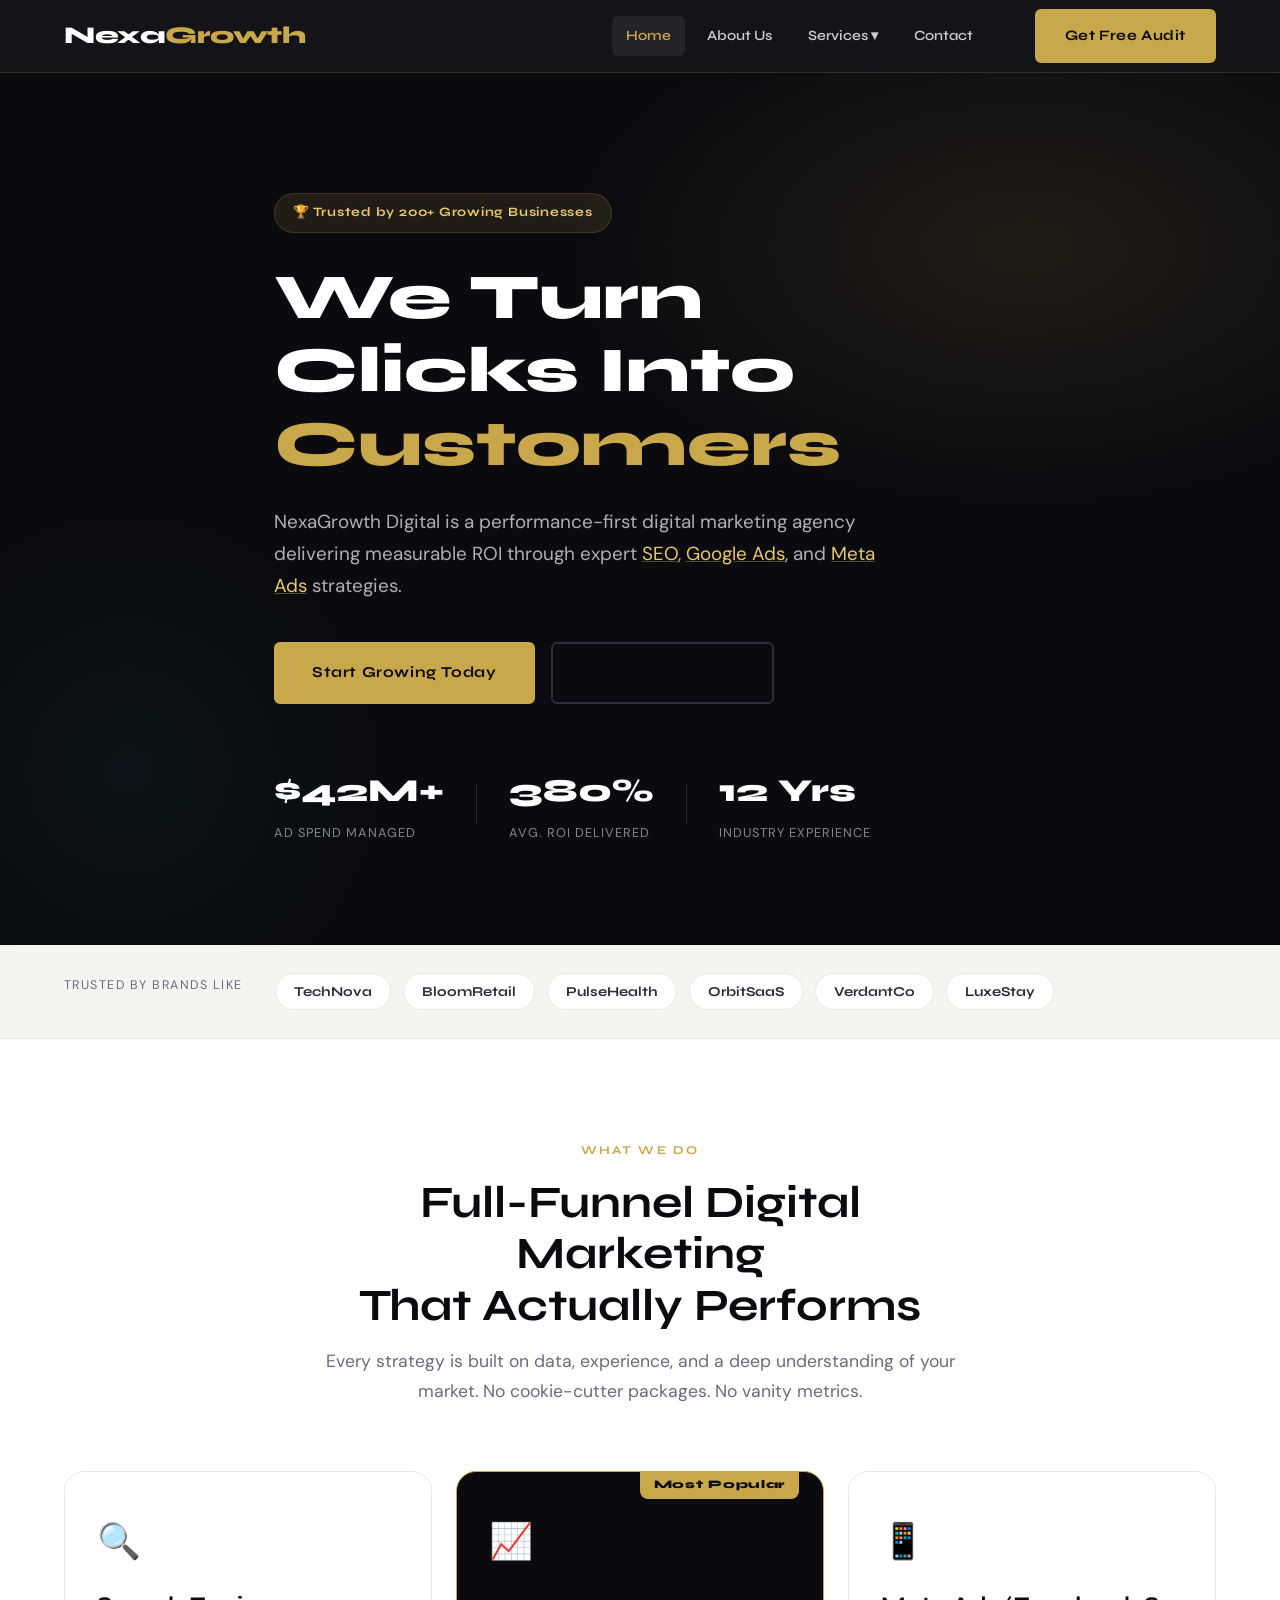
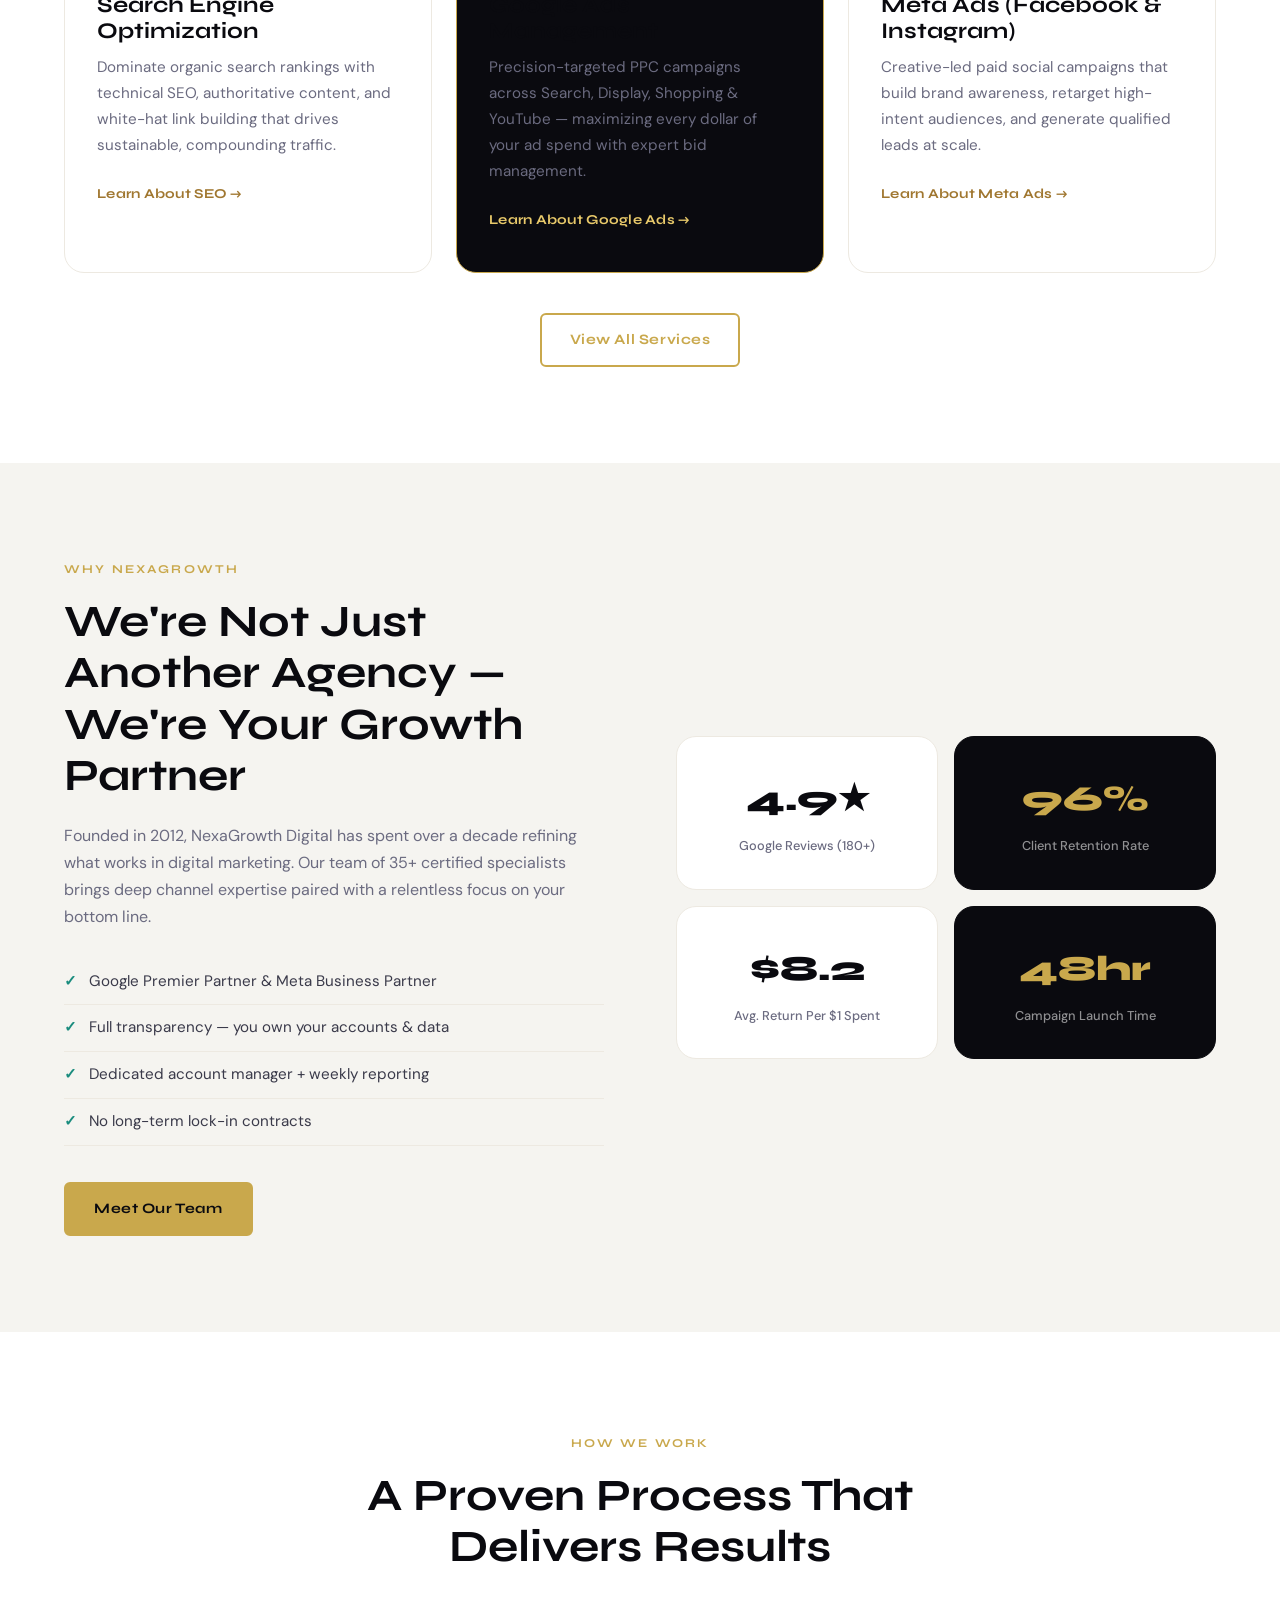
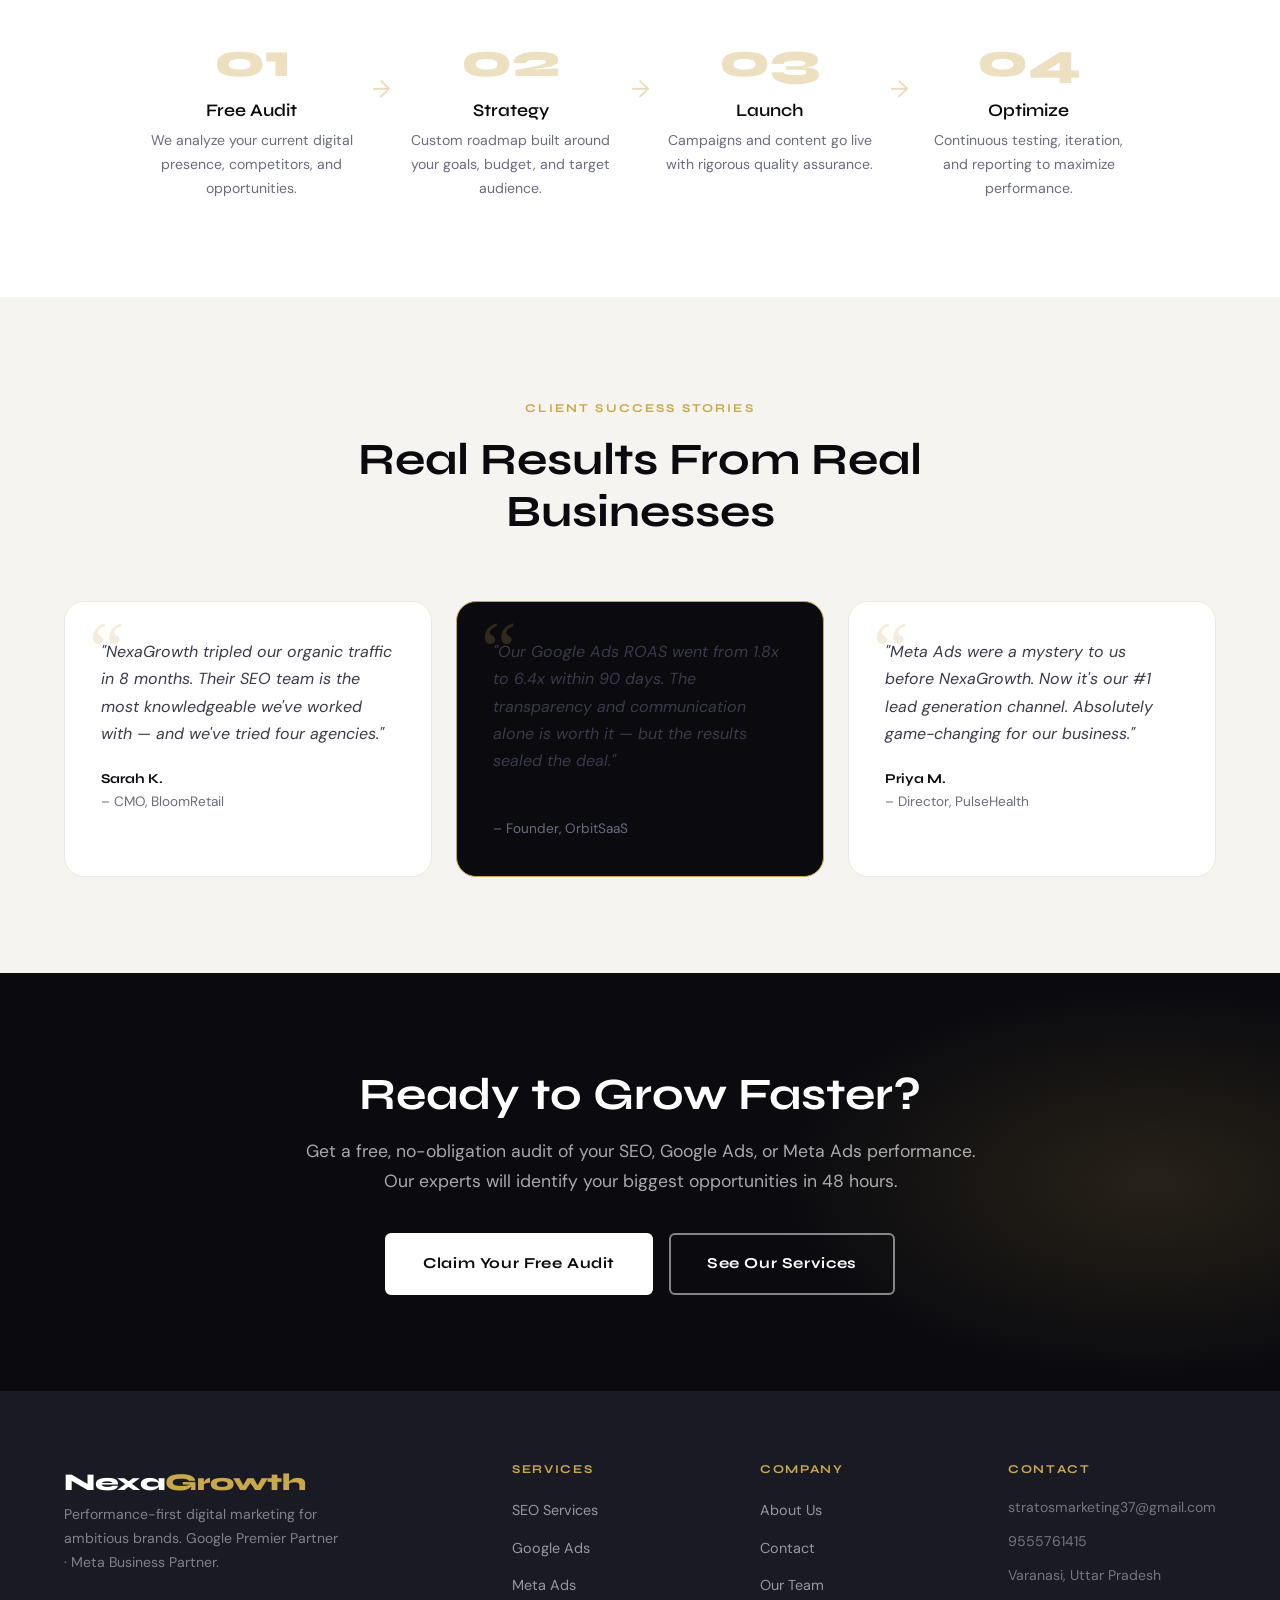
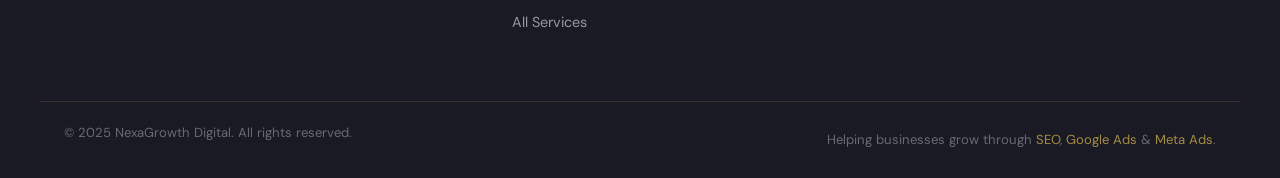
==== commit 40f68f93: "Update index.html" ====
--- a/index.html
+++ b/index.html
@@ -18,6 +18,7 @@
       <a href="index.html" class="nav-logo">Nexa<span>Growth</span></a>
       <ul class="nav-links">
         <li><a href="index.html" class="active">Home</a></li>
+         <li><a href="about.html">About Us</a></li>
         <li class="has-dropdown">
           <a href="services.html">Services ▾</a>
           <ul class="dropdown">
@@ -26,7 +27,6 @@
             <li><a href="meta-ads.html">Meta Ads</a></li>
           </ul>
         </li>
-        <li><a href="about.html">About Us</a></li>
         <li><a href="contact.html">Contact</a></li>
       </ul>
       <a href="contact.html" class="btn btn-primary nav-cta">Get Free Audit</a>
@@ -223,9 +223,9 @@
       <div class="footer-col">
         <h5>Contact</h5>
         <ul>
-          <li>hello@nexagrowth.com</li>
-          <li>+1 (800) 555-0199</li>
-          <li>New York, NY 10001</li>
+          <li>stratosmarketing37@gmail.com</li>
+          <li>9555761415</li>
+          <li>Varanasi, Uttar Pradesh</li>
         </ul>
       </div>
     </div>
